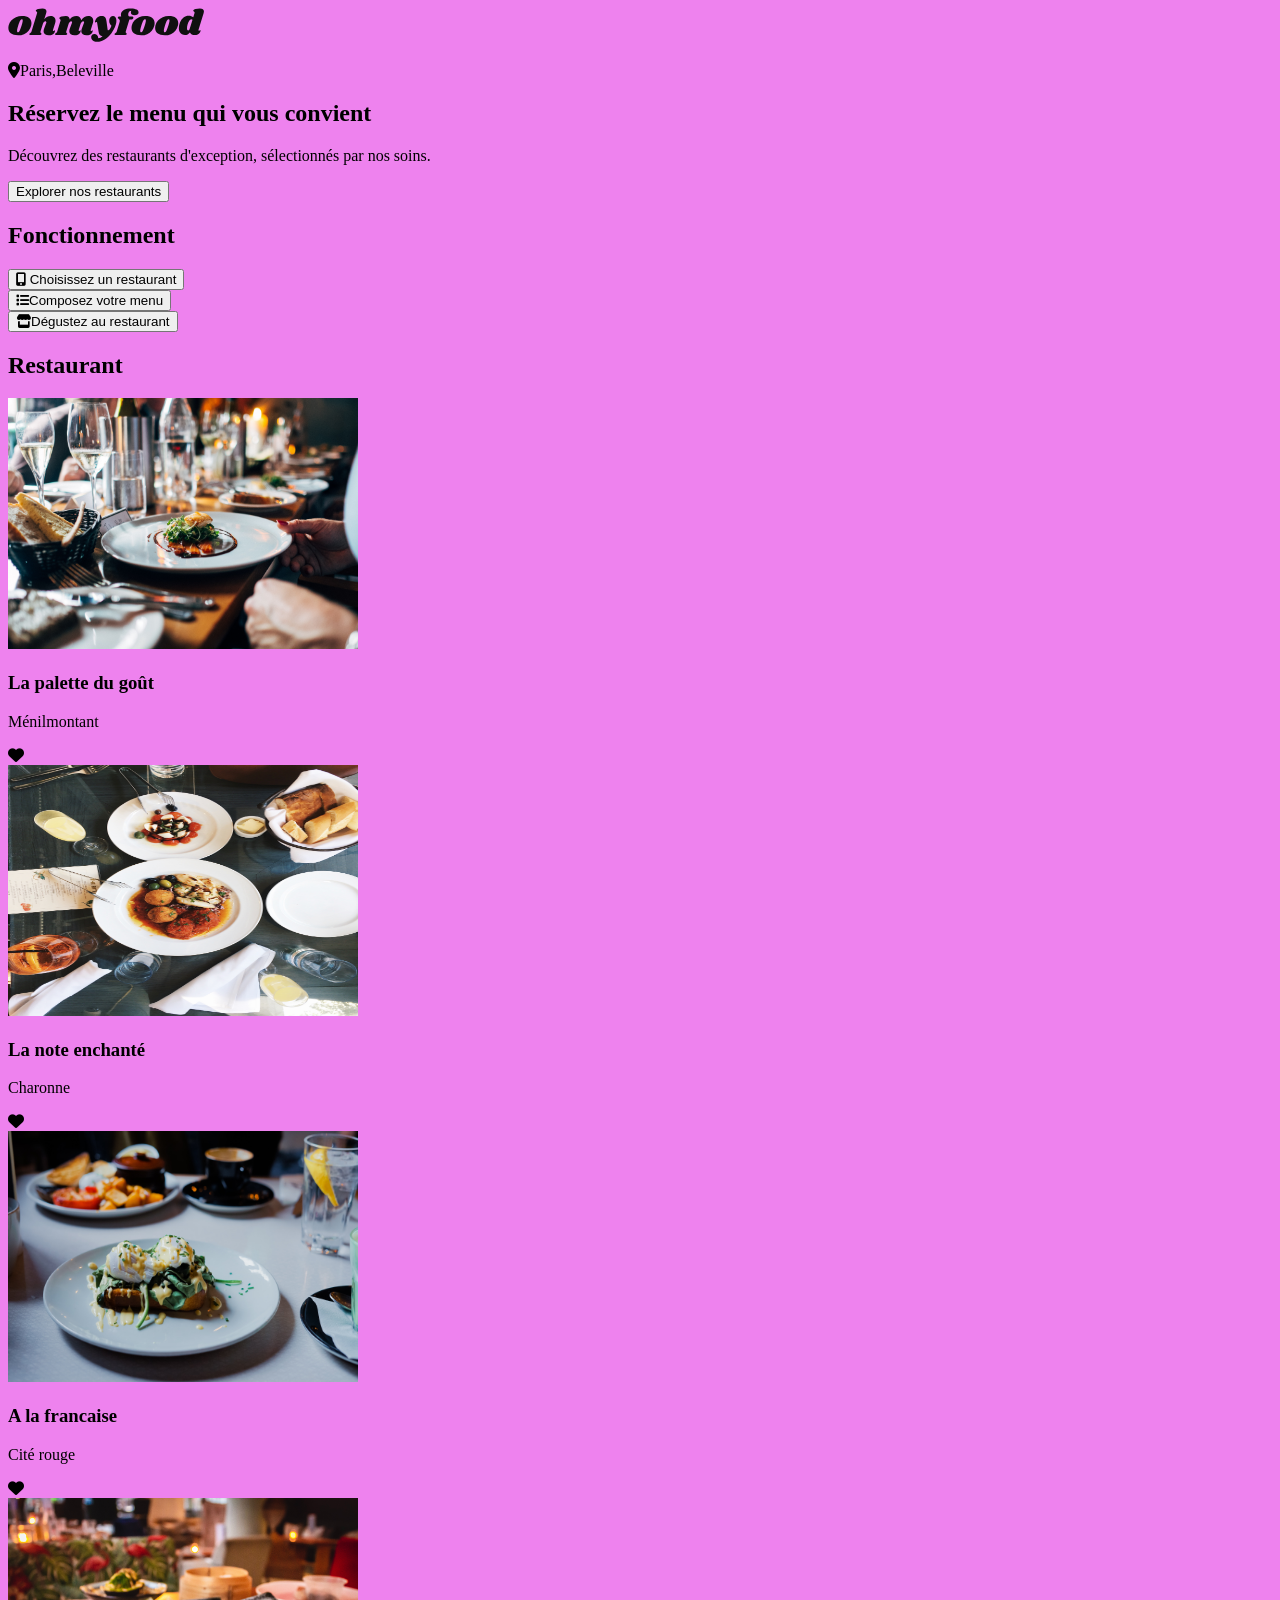
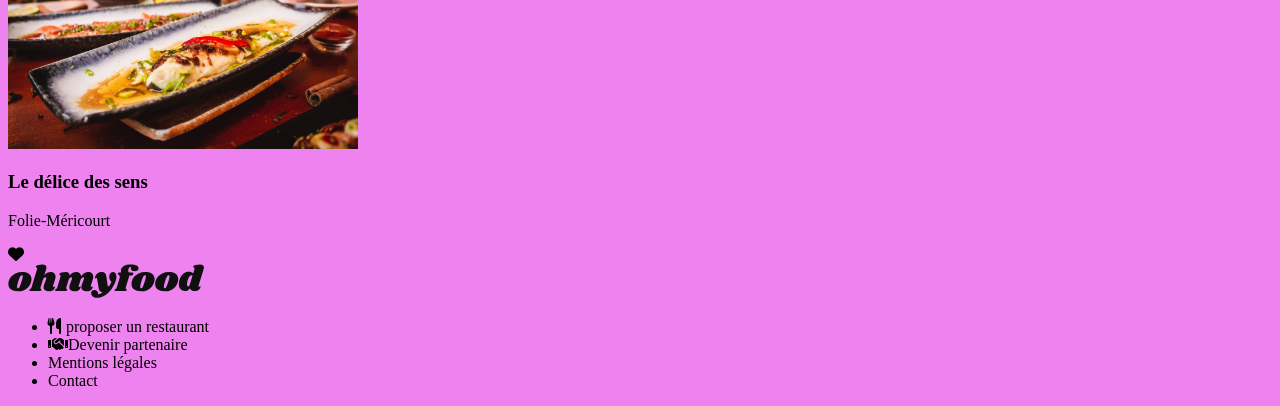
==== index.html @ 79542633 "Initial commit - structure du projet" ====
<!doctype html>
<html lang="fr">
  <head>
    <meta charset="UTF-8" />
    <meta name="viewport" content="width=device-width, initial-scale=1.0" />
    <title>Document</title>
    <link
      rel="stylesheet"
      href="https://cdnjs.cloudflare.com/ajax/libs/font-awesome/6.2.1/css/all.min.css"
      integrity="sha512-MV7K8+y+gLIBoVD59lQIYicR65iaqukzvf/nwasF0nqhPay5w/9lJmVM2hMDcnK1OnMGCdVK+iQrJ7lzPJQd1w=="
      crossorigin="anonymous"
      referrerpolicy="no-referrer"
    />
    <link rel="preconnect" href="https://fonts.googleapis.com" />
    <link rel="preconnect" href="https://fonts.gstatic.com" crossorigin />
    <link
      href="https://fonts.googleapis.com/css2?family=Roboto:ital,wght@0,100..900;1,100..900&display=swap"
      rel="stylesheet"
    />
    <link rel="stylesheet" href="assets/css/main.css" />
  </head>
  <body>
    <header>
      <img src="assets/images/logo/ohmyfood@2x.svg" alt="logo ohmyfood" />
      <p><i class="fa-solid fa-location-dot"></i>Paris,Beleville</p>
    </header>
    <section>
      <h1>Réservez le menu qui vous convient</h1>
      <p>Découvrez des restaurants d'exception, sélectionnés par nos soins.</p>
      <button>Explorer nos restaurants</button>
    </section>
    <section>
      <h2>Fonctionnement</h2>
      <div>
        <button>
          <i class="fa-solid fa-mobile-screen-button"></i> Choisissez un
          restaurant
        </button>
      </div>
      <div>
        <button><i class="fa-solid fa-list"></i>Composez votre menu</button>
      </div>
      <div>
        <button>
          <i class="fa-solid fa-store"> </i>Dégustez au restaurant
        </button>
      </div>
    </section>
    <section>
      <h2>Restaurant</h2>
      <article>
        <img
          src="assets/images/restaurants/jay-wennington-N_Y88TWmGwA-unsplash.jpg"
          alt=""
          width="350"
          height="251"
        />
        <h3>La palette du goût</h3>
        <p>Ménilmontant</p>
        <div><i class="fa-solid fa-heart"></i></div>
      </article>
      <article>
        <img
          src="assets/images/restaurants/stil-u2Lp8tXIcjw-unsplash.jpg"
          alt=""
          width="350"
          height="251"
        />
        <h3>La note enchanté</h3>
        <p>Charonne</p>
        <div><i class="fa-solid fa-heart"></i></div>
      </article>
      <article>
        <img
          src="assets/images/restaurants/toa-heftiba-DQKerTsQwi0-unsplash.jpg"
          alt=""
          width="350"
          height="251"
        />
        <h3>A la francaise</h3>
        <p>Cité rouge</p>
        <div><i class="fa-solid fa-heart"></i></div>
      </article>
      <article>
        <img
          src="assets/images/restaurants/louis-hansel-shotsoflouis-qNBGVyOCY8Q-unsplash.jpg"
          alt=""
          width="350"
          height="251"
        />
        <h3>Le délice des sens</h3>
        <p>Folie-Méricourt</p>
        <div><i class="fa-solid fa-heart"></i></div>
      </article>
    </section>
    <footer>
      <img src="assets/images/logo/ohmyfood@2x.svg" alt="" />
      <ul>
        <li><i class="fas fa-utensils"></i> proposer un restaurant</li>
        <li><i class="fas fa-handshake"></i>Devenir partenaire</li>
        <li>Mentions légales</li>
        <li>Contact</li>
      </ul>
    </footer>
  </body>
</html>
---- assets/css/main.css ----
body {
  background-color: violet;
}

/*# sourceMappingURL=main.css.map */
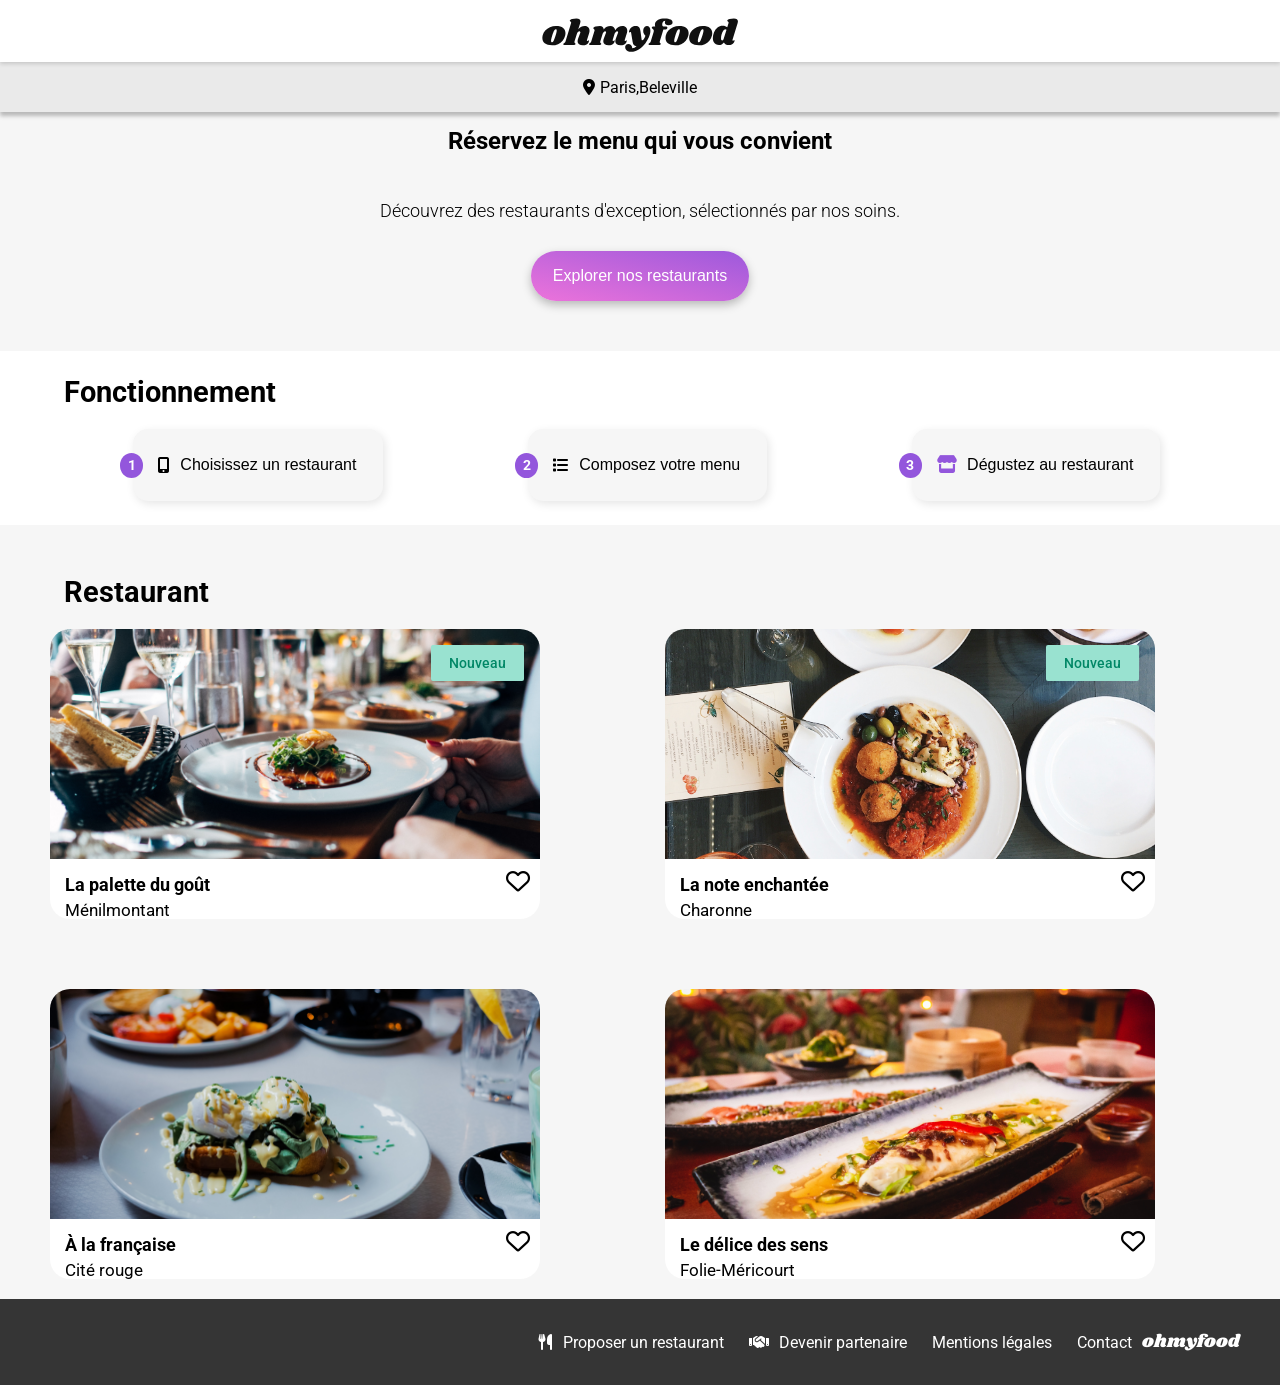
==== commit 6820269d: "mise à jour ohmyfood" ====
--- a/index.html
+++ b/index.html
@@ -3,7 +3,7 @@
   <head>
     <meta charset="UTF-8" />
     <meta name="viewport" content="width=device-width, initial-scale=1.0" />
-    <title>Document</title>
+    <title>ohmyfood</title>
     <link
       rel="stylesheet"
       href="https://cdnjs.cloudflare.com/ajax/libs/font-awesome/6.2.1/css/all.min.css"
@@ -14,93 +14,186 @@
     <link rel="preconnect" href="https://fonts.googleapis.com" />
     <link rel="preconnect" href="https://fonts.gstatic.com" crossorigin />
     <link
-      href="https://fonts.googleapis.com/css2?family=Roboto:ital,wght@0,100..900;1,100..900&display=swap"
+      href="https://fonts.googleapis.com/css2?family=Roboto:ital,wght@0,100..900;1,100..900&family=Shrikhand&display=swap"
       rel="stylesheet"
     />
     <link rel="stylesheet" href="assets/css/main.css" />
   </head>
   <body>
-    <header>
-      <img src="assets/images/logo/ohmyfood@2x.svg" alt="logo ohmyfood" />
-      <p><i class="fa-solid fa-location-dot"></i>Paris,Beleville</p>
+    <header class="home_header">
+      <div class="logo">
+        <img src="assets/images/logo/ohmyfood@2x.svg" alt="logo ohmyfood" />
+      </div>
+      <div class="location">
+        <i class="fa-solid fa-location-dot"></i>
+        <p>Paris,Beleville</p>
+      </div>
     </header>
-    <section>
-      <h1>Réservez le menu qui vous convient</h1>
-      <p>Découvrez des restaurants d'exception, sélectionnés par nos soins.</p>
-      <button>Explorer nos restaurants</button>
+    <section class="reservation">
+      <div class="titre">
+        <h1>Réservez le menu qui vous convient</h1>
+      </div>
+      <div class="selection">
+        <p>
+          Découvrez des restaurants d'exception, sélectionnés par nos soins.
+        </p>
+      </div>
+      <button class="bouton">Explorer nos restaurants</button>
     </section>
     <section>
-      <h2>Fonctionnement</h2>
-      <div>
-        <button>
-          <i class="fa-solid fa-mobile-screen-button"></i> Choisissez un
-          restaurant
-        </button>
-      </div>
-      <div>
-        <button><i class="fa-solid fa-list"></i>Composez votre menu</button>
-      </div>
-      <div>
-        <button>
-          <i class="fa-solid fa-store"> </i>Dégustez au restaurant
-        </button>
+      <h2 class="fonctionnement__titre">Fonctionnement</h2>
+      <div class="fonctionnement">
+        <div class="fonctionnement_circle_button">
+          <span class="circlenumber">1</span>
+          <button class="fonctionnement__button">
+            <span class="fonctionnement__button-text">
+              <i class="fa-solid fa-mobile-screen-button"></i> Choisissez un
+              restaurant
+            </span>
+          </button>
+        </div>
+        <div class="fonctionnement_circle_button">
+          <span class="circlenumber">2</span>
+          <button class="fonctionnement__button">
+            <span class="fonctionnement__button-text">
+              <i class="fa-solid fa-list"></i>Composez votre menu
+            </span>
+          </button>
+        </div>
+        <div class="fonctionnement_circle_button">
+          <span class="circlenumber">3</span>
+
+          <button class="fonctionnement__button">
+            <span class="fonctionnement__button-text">
+              <i class="fa-solid fa-store store"> </i>Dégustez au restaurant
+            </span>
+          </button>
+        </div>
       </div>
     </section>
-    <section>
-      <h2>Restaurant</h2>
-      <article>
-        <img
-          src="assets/images/restaurants/jay-wennington-N_Y88TWmGwA-unsplash.jpg"
-          alt=""
-          width="350"
-          height="251"
-        />
-        <h3>La palette du goût</h3>
-        <p>Ménilmontant</p>
-        <div><i class="fa-solid fa-heart"></i></div>
-      </article>
-      <article>
-        <img
-          src="assets/images/restaurants/stil-u2Lp8tXIcjw-unsplash.jpg"
-          alt=""
-          width="350"
-          height="251"
-        />
-        <h3>La note enchanté</h3>
-        <p>Charonne</p>
-        <div><i class="fa-solid fa-heart"></i></div>
-      </article>
-      <article>
-        <img
-          src="assets/images/restaurants/toa-heftiba-DQKerTsQwi0-unsplash.jpg"
-          alt=""
-          width="350"
-          height="251"
-        />
-        <h3>A la francaise</h3>
-        <p>Cité rouge</p>
-        <div><i class="fa-solid fa-heart"></i></div>
-      </article>
-      <article>
-        <img
-          src="assets/images/restaurants/louis-hansel-shotsoflouis-qNBGVyOCY8Q-unsplash.jpg"
-          alt=""
-          width="350"
-          height="251"
-        />
-        <h3>Le délice des sens</h3>
-        <p>Folie-Méricourt</p>
-        <div><i class="fa-solid fa-heart"></i></div>
-      </article>
+    <section class="container">
+      <h2 class="restaurant__titre">Restaurant</h2>
+      <div class="menu">
+        <article class="menu_cards">
+          <a href="restaurants/menu_1.html">
+            <div class="image_new">
+              <img
+                src="assets/images/restaurants/jay-wennington-N_Y88TWmGwA-unsplash.jpg"
+                alt="La palette du goût"
+              />
+              <span class="new">Nouveau</span>
+            </div>
+
+            <div class="description">
+              <div class="text">
+                <h3>La palette du goût</h3>
+                <p>Ménilmontant</p>
+              </div>
+
+              <label class="heart">
+                <input type="checkbox" />
+                <i class="fa-regular fa-heart heart-empty"></i>
+                <i class="fa-solid fa-heart heart-full"></i>
+              </label>
+            </div>
+          </a>
+        </article>
+
+        <article class="menu_cards">
+          <a href="restaurants/menu _3.html">
+            <div class="image_new">
+              <img
+                src="assets/images/restaurants/stil-u2Lp8tXIcjw-unsplash.jpg"
+                alt="La note enchantée"
+              />
+              <span class="new">Nouveau</span>
+            </div>
+
+            <div class="description">
+              <div class="text">
+                <h3>La note enchantée</h3>
+                <p>Charonne</p>
+              </div>
+
+              <label class="heart">
+                <input type="checkbox" />
+                <i class="fa-regular fa-heart heart-empty"></i>
+                <i class="fa-solid fa-heart heart-full"></i>
+              </label>
+            </div>
+          </a>
+        </article>
+
+        <article class="menu_cards">
+          <a href="restaurants/menu _4.html">
+            <div class="image_new">
+              <img
+                src="assets/images/restaurants/toa-heftiba-DQKerTsQwi0-unsplash.jpg"
+                alt="À la française"
+              />
+            </div>
+
+            <div class="description">
+              <div class="text">
+                <h3>À la française</h3>
+                <p>Cité rouge</p>
+              </div>
+
+              <label class="heart">
+                <input type="checkbox" />
+                <i class="fa-regular fa-heart heart-empty"></i>
+                <i class="fa-solid fa-heart heart-full"></i>
+              </label>
+            </div>
+          </a>
+        </article>
+
+        <article class="menu_cards">
+          <a href="restaurants/menu_2.html">
+            <div class="image_new">
+              <img
+                src="assets/images/restaurants/louis-hansel-shotsoflouis-qNBGVyOCY8Q-unsplash.jpg"
+                alt="Le délice des sens"
+              />
+            </div>
+
+            <div class="description">
+              <div class="text">
+                <h3>Le délice des sens</h3>
+                <p>Folie-Méricourt</p>
+              </div>
+
+              <label class="heart">
+                <input type="checkbox" />
+                <i class="fa-regular fa-heart heart-empty"></i>
+                <i class="fa-solid fa-heart heart-full"></i>
+              </label>
+            </div>
+          </a>
+        </article>
+      </div>
     </section>
-    <footer>
-      <img src="assets/images/logo/ohmyfood@2x.svg" alt="" />
-      <ul>
-        <li><i class="fas fa-utensils"></i> proposer un restaurant</li>
-        <li><i class="fas fa-handshake"></i>Devenir partenaire</li>
-        <li>Mentions légales</li>
-        <li>Contact</li>
-      </ul>
+    <footer class="home_footer">
+      <div class="home_aligne">
+        <p class="logo_footer">ohmyfood</p>
+        <ul>
+          <li>
+            <div class="footer_text">
+              <i class="fas fa-utensils"></i>
+              <span>Proposer un restaurant</span>
+            </div>
+          </li>
+
+          <li>
+            <div class="footer_text">
+              <i class="fas fa-handshake"></i><span> Devenir partenaire</span>
+            </div>
+          </li>
+
+          <li>Mentions légales</li>
+          <li>Contact</li>
+        </ul>
+      </div>
     </footer>
   </body>
 </html>
--- a/assets/css/main.css
+++ b/assets/css/main.css
@@ -1,5 +1,649 @@
+@charset "UTF-8";
+* {
+  box-sizing: border-box;
+}
+
 body {
-  background-color: violet;
+  margin: 0;
+  font-family: "Roboto", sans-serif;
+  background-color: white;
+  color: black;
+}
+
+img {
+  max-width: 100%;
+  display: block;
+}
+
+a {
+  color: inherit;
+  text-decoration: none;
+}
+
+.menu_header {
+  background-color: white;
+}
+
+.menu_logo {
+  display: flex;
+  align-items: center;
+  gap: 60px;
+  padding: 14px 17px;
+}
+
+.menu_logo i {
+  font-size: 20px;
+}
+
+.menu_logo img {
+  height: 30px;
+}
+
+.menu_image {
+  width: 100%;
+  height: 275px;
+  object-fit: cover;
+}
+
+.menu_menu {
+  position: relative;
+  margin-top: -50px;
+  background-color: #f6f6f6;
+  border-radius: 40px 40px 0 0;
+  padding: 32px 17px 40px;
+}
+
+.menu_titre_coeur {
+  display: flex;
+  align-items: center;
+  justify-content: space-between;
+  gap: 20px;
+  margin-bottom: 32px;
+}
+
+.menu_titre_coeur h1 {
+  margin: 0;
+  font-family: "Shrikhand", cursive;
+  font-size: 28px;
+  font-weight: 400;
+}
+
+.heart {
+  position: relative;
+  width: 24px;
+  height: 24px;
+  cursor: pointer;
+  display: inline-block;
+}
+
+.heart input {
+  display: none;
+}
+
+.heart i {
+  position: absolute;
+  top: 0;
+  left: 0;
+  font-size: 24px;
+}
+
+.heart-empty {
+  color: black;
+  opacity: 1;
+}
+
+.heart-full {
+  background: linear-gradient(193.33deg, #9356dc -11.44%, #ff79da 123.93%);
+  -webkit-background-clip: text;
+  -webkit-text-fill-color: transparent;
+  opacity: 0;
+  transform: scale(0);
+}
+
+.heart input:checked ~ .heart-empty {
+  opacity: 0;
+}
+
+.heart input:checked ~ .heart-full {
+  opacity: 1;
+  transform: scale(1);
+}
+
+.menu_entrée,
+.menu_plats,
+.menu_desserts {
+  display: flex;
+  flex-direction: column;
+  gap: 12px;
+  margin-bottom: 40px;
+}
+
+.menu_titre_surligne {
+  margin-bottom: 4px;
+}
+
+.menu_titre_surligne h2 {
+  margin: 0 0 6px 0;
+  font-size: 16px;
+  font-weight: 300;
+  text-transform: uppercase;
+}
+
+.ligne_verte {
+  width: 40px;
+  height: 3px;
+  background-color: #99e2d0;
+}
+
+.menu_carte {
+  display: flex;
+  justify-content: space-between;
+  align-items: stretch;
+  background-color: white;
+  border-radius: 15px;
+  box-shadow: 0 4px 15px 0 rgba(0, 0, 0, 0.1019607843);
+  overflow: hidden;
+  cursor: pointer;
+}
+
+.menu_carte_texte {
+  flex: 1;
+  padding: 15px;
+  min-width: 0;
+}
+
+.menu_carte h3 {
+  margin: 0 0 5px 0;
+  font-size: 18px;
+  font-weight: 500;
+  white-space: nowrap;
+  overflow: hidden;
+  text-overflow: ellipsis;
+}
+
+.menu_prix {
+  display: flex;
+  justify-content: space-between;
+  align-items: flex-end;
+  gap: 10px;
+}
+
+.menu_prix h4 {
+  margin: 0;
+  font-size: 15px;
+  font-weight: 300;
+  white-space: nowrap;
+  overflow: hidden;
+  text-overflow: ellipsis;
+}
+
+.menu_prix strong {
+  font-size: 15px;
+  flex-shrink: 0;
+  transition: transform 0.4s ease;
+}
+
+.menu_check {
+  width: 70px;
+  background-color: #99e2d0;
+  display: flex;
+  justify-content: center;
+  align-items: center;
+  margin-right: -70px;
+  transition: margin-right 0.4s ease;
+}
+
+.menu_check i {
+  color: white;
+  font-size: 20px;
+  transition: transform 0.4s ease;
+}
+
+.menu_carte:hover .menu_check {
+  margin-right: 0;
+}
+
+.menu_carte:hover .menu_prix strong {
+  transform: translateX(-10px);
+}
+
+.menu_commander {
+  display: flex;
+  justify-content: center;
+  margin-top: 10px;
+}
+
+.bouton {
+  width: 218px;
+  height: 50px;
+  border: none;
+  border-radius: 25px;
+  background: linear-gradient(193.33deg, #9356dc -11.44%, #ff79da 123.93%);
+  color: white;
+  font-size: 16px;
+  font-weight: 500;
+  box-shadow: 0 4px 10px 0 rgba(0, 0, 0, 0.2509803922);
+  transition:
+    opacity 0.4s,
+    transform 0.4s;
+}
+
+.bouton:hover {
+  opacity: 0.85;
+  cursor: pointer;
+  transform: scale(1.01);
+}
+
+.menu_footer {
+  background: #353535;
+  color: white;
+  padding: 22px 25px;
+}
+
+.logo_footer {
+  margin: 0 0 16px 0;
+  font-family: "Shrikhand", cursive;
+  font-size: 18px;
+  font-weight: 400;
+}
+
+.footer_links {
+  list-style: none;
+  margin: 0;
+  padding: 0;
+}
+
+.footer_links li {
+  margin-bottom: 8px;
+}
+
+.footer_text {
+  display: flex;
+  align-items: center;
+  gap: 10px;
+}
+
+@media (min-width: 768px) {
+  .menu_logo {
+    justify-content: center;
+    gap: 120px;
+  }
+  .menu_menu {
+    width: 80%;
+    max-width: 1055px;
+    margin: -50px auto 0;
+    padding: 40px 80px 50px;
+  }
+  .menu_titre_coeur {
+    justify-content: center;
+  }
+  .menu_entrée,
+  .menu_plats,
+  .menu_desserts {
+    max-width: 634px;
+    margin-left: auto;
+    margin-right: auto;
+    margin-bottom: 40px;
+  }
+  .menu_footer {
+    padding: 30px 40px;
+  }
+  .footer_container {
+    display: flex;
+    flex-direction: row-reverse;
+    gap: 10px;
+  }
+  .footer_links {
+    display: flex;
+    gap: 25px;
+    align-items: center;
+  }
+  .footer_links li {
+    margin-bottom: 0;
+  }
+}
+body {
+  margin: 0px;
+  font-family: "Roboto", sans-serif;
+}
+
+.home_header {
+  width: 100%;
+  height: auto;
+  display: flex;
+  justify-content: center;
+  align-items: center;
+  flex-direction: column;
+}
+.home_header .logo {
+  width: 100%;
+  background: white;
+  padding: 18px 0 10px;
+  position: relative;
+  z-index: 2;
+  display: flex;
+  justify-content: center;
+  align-items: center;
+  flex-direction: column;
+  box-shadow: 0px 2px 4px 0px rgba(0, 0, 0, 0.1490196078);
+}
+.home_header .location {
+  height: 50px;
+  width: 100%;
+  gap: 5px;
+  background-color: #eaeaea;
+  position: relative;
+  z-index: 1;
+  display: flex;
+  justify-content: center;
+  align-items: center;
+  flex-direction: row;
+  box-shadow: 0px 4px 4px 0px rgba(0, 0, 0, 0.2509803922);
+}
+
+.reservation {
+  background-color: #f6f6f6;
+  display: flex;
+  justify-content: center;
+  align-items: center;
+  flex-direction: column;
+}
+.reservation .titre {
+  font-size: 24px;
+  background-color: #f6f6f6;
+  display: flex;
+  justify-content: center;
+  width: 100%;
+}
+.reservation h1 {
+  font-weight: 700;
+  font-size: 24px;
+  width: 100%;
+  margin: 15px 70px;
+  text-align: center;
+}
+.reservation .selection {
+  width: 100%;
+  margin: 15px 70px;
+  text-align: center;
+}
+.reservation .selection p {
+  margin: 15px 30px;
+  text-align: center;
+  font-size: 18px;
+  font-weight: 300;
+}
+.reservation .bouton {
+  height: 50px;
+  width: 218px;
+  border-radius: 25px;
+  background: linear-gradient(193.33deg, #9356dc -11.44%, #ff79da 123.93%);
+  color: white;
+  font-size: 16px;
+  font-weight: 500;
+  box-shadow: 0px 4px 10px 0px rgba(0, 0, 0, 0.2509803922);
+  margin-bottom: 50px;
+  border: 0 solid #f6f6f6;
+  transition-property: opacity transform;
+  transition-duration: 0.4s;
+}
+.reservation .bouton:hover {
+  opacity: 70%;
+  cursor: pointer;
+  transform: scale(1.01);
+}
+
+/* Style général de la section */
+.fonctionnement {
+  display: flex;
+  flex-direction: column;
+  gap: 20px;
+  width: 90%;
+  max-width: 600px;
+  margin: 0 auto;
+}
+
+.fonctionnement_circle_button {
+  display: flex;
+  align-items: center;
+}
+
+/* Titre de la section */
+.fonctionnement__titre {
+  font-size: 1.8em;
+  font-weight: 700;
+  margin-bottom: 20px;
+  text-align: left;
+  margin-left: 5%;
+}
+
+/* Conteneur du numéro rond (1, 2, 3) */
+.circlenumber {
+  display: inline-flex;
+  align-items: center;
+  justify-content: center;
+  background-color: #9356dc; /* Violet principal */
+  color: white;
+  border-radius: 50%; /* Rend le fond circulaire */
+  width: 25px;
+  height: 25px;
+  font-weight: bold;
+  margin-right: 10px;
+  font-size: 14px;
+  z-index: 2;
+}
+
+/* Style du bouton principal de chaque étape */
+.fonctionnement__button {
+  background-color: #f6f6f6; /* Gris clair pour rappeler la maquette */
+  border: none;
+  border-radius: 15px;
+  padding: 15px 25px;
+  width: 100%;
+  box-shadow: 2px 3px 10px rgba(0, 0, 0, 0.1); /* Ombre douce */
+  display: flex;
+  align-items: center;
+  height: 72.4px;
+  margin-left: -20px;
+}
+
+/* Contenu texte + icône à l'intérieur du bouton */
+.fonctionnement__button-text {
+  display: flex;
+  align-items: center;
+  gap: 10px; /* Espace entre icône et texte */
+  font-size: 16px;
+  font-weight: 500;
+}
+
+/* Icônes Font Awesome */
+.store {
+  color: #9356dc; /* Violet cohérent avec la marque */
+  font-size: 18px;
+}
+
+.container {
+  background-color: #f6f6f6;
+}
+.container .menu {
+  display: flex;
+  justify-content: center;
+  align-items: center;
+  flex-direction: column;
+}
+.container .restaurant__titre {
+  font-size: 1.8em;
+  font-weight: 700;
+  margin-bottom: 20px;
+  text-align: left;
+  margin-left: 5%;
+  padding-top: 50px;
+}
+.container .menu_cards {
+  background: white;
+  border-radius: 20px 20px 20px 20px;
+  margin-bottom: 20px;
+  width: 100%;
+  max-width: 350px;
+}
+.container .menu_cards img {
+  width: 100%;
+  height: 230px;
+  object-fit: cover;
+  border-radius: 20px 20px 0 0;
+}
+.container .description {
+  display: flex;
+  flex-direction: row;
+  justify-content: space-between;
+  margin: 10px 10px;
+}
+.container .image_new {
+  display: flex;
+  position: relative;
+}
+.container .new {
+  position: absolute;
+  color: #008766;
+  top: 16px;
+  right: 16px;
+  background: #99e2d0;
+  border-radius: 2px;
+  padding: 10px 18px;
+  font-size: 14px;
+  font-weight: 500;
+}
+.container .heart {
+  position: relative;
+  width: 24px;
+  height: 24px;
+  cursor: pointer;
+  display: inline-block;
+}
+.container {
+  /* on cache la checkbox */
+}
+.container .heart input {
+  display: none;
+}
+.container {
+  /* positionner les deux coeurs au même endroit */
+}
+.container .heart i {
+  position: absolute;
+  top: 0;
+  left: 0;
+  font-size: 24px;
+}
+.container {
+  /* coeur vide */
+}
+.container .heart-empty {
+  color: black;
+}
+.container {
+  /* coeur plein */
+}
+.container .heart-full {
+  background: linear-gradient(193.33deg, #9356dc -11.44%, #ff79da 123.93%);
+  -webkit-background-clip: text;
+  color: transparent;
+  opacity: 0;
+  transform: scale(0);
+}
+.container {
+  /* quand on clique */
+}
+.container .heart input:checked ~ .heart-full {
+  opacity: 1;
+  transform: scale(1);
+}
+.container .text h3 {
+  font-size: 18px;
+  font-weight: 700;
+  margin: 5px 5px;
+}
+.container .text p {
+  margin: 5px 5px;
+  font-size: 17px;
+}
+
+.home_footer {
+  background: #353535;
+  color: white;
+  padding: 22px 25px;
+}
+
+.logo_footer {
+  margin: 0 0 16px 0;
+  font-family: "Shrikhand", cursive;
+  font-size: 18px;
+  font-weight: 400;
+}
+
+.home_footer ul {
+  list-style: none;
+  margin: 0;
+  padding: 0;
+}
+
+.home_footer li {
+  margin-bottom: 8px;
+}
+
+.footer_text {
+  display: flex;
+  align-items: center;
+  gap: 10px;
+}
+
+/****** Media queries ***********/
+/* Medium devices (tablets, less/equal than 1024px) */
+@media (min-width: 760px) {
+  .fonctionnement {
+    display: flex;
+    flex-direction: row;
+    gap: 20px;
+    width: 90%;
+    max-width: 1400px;
+    justify-content: space-around;
+  }
+  .container .menu {
+    display: grid;
+    grid-template-columns: repeat(2, 1fr);
+    margin: 0px 50px;
+    gap: 50px;
+  }
+  .container .menu_cards {
+    background: white;
+    border-radius: 20px 20px 20px 20px;
+    margin-bottom: 20px;
+    width: 100%;
+    max-width: 490px;
+    max-height: 290px;
+  }
+  .home_footer {
+    padding: 30px 40px;
+  }
+  .home_aligne {
+    display: flex;
+    flex-direction: row-reverse;
+    gap: 10px;
+  }
+  .home_footer ul {
+    display: flex;
+    gap: 25px;
+    align-items: center;
+  }
+  .home_footer li {
+    margin-bottom: 0;
+  }
+  .logo_footer {
+    margin: 0;
+    font-family: "Shrikhand", cursive;
+    font-size: 18px;
+    font-weight: 400;
+  }
 }
 
 /*# sourceMappingURL=main.css.map */
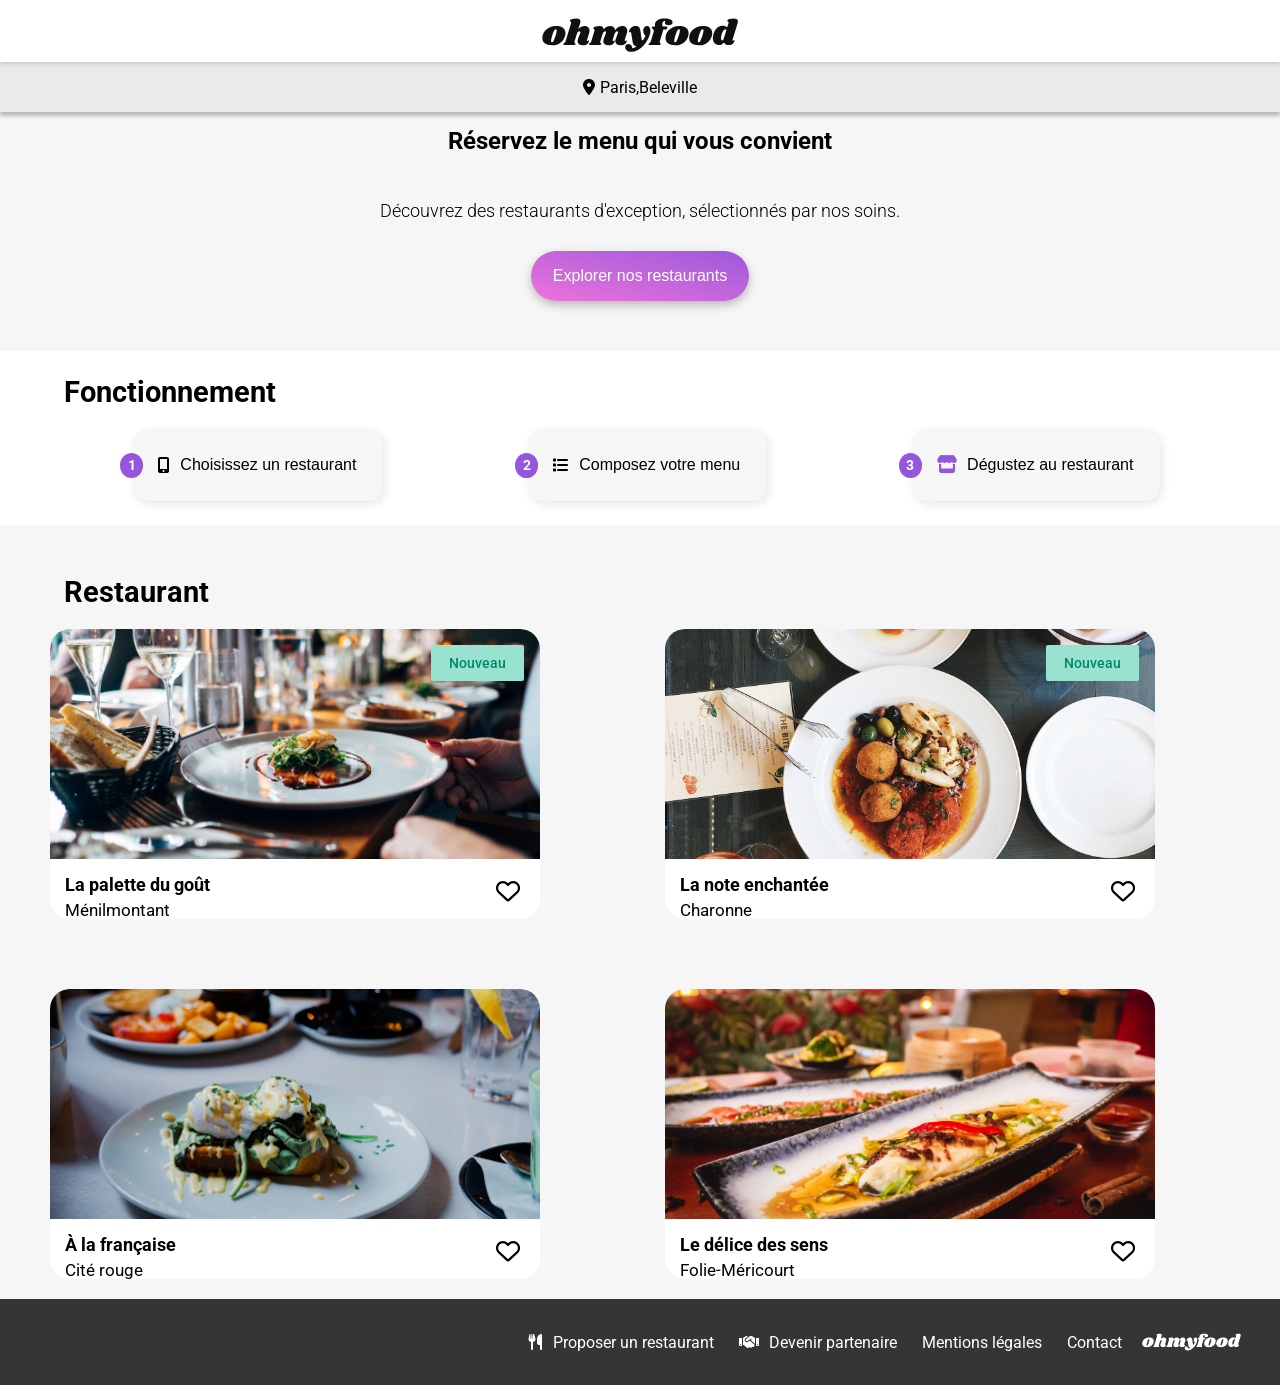
==== commit b9ac3d43: "correction html titre" ====
--- a/index.html
+++ b/index.html
@@ -75,101 +75,109 @@
       <h2 class="restaurant__titre">Restaurant</h2>
       <div class="menu">
         <article class="menu_cards">
-          <a href="restaurants/menu_1.html">
-            <div class="image_new">
-              <img
-                src="assets/images/restaurants/jay-wennington-N_Y88TWmGwA-unsplash.jpg"
-                alt="La palette du goût"
-              />
-              <span class="new">Nouveau</span>
-            </div>
-
-            <div class="description">
-              <div class="text">
-                <h3>La palette du goût</h3>
-                <p>Ménilmontant</p>
-              </div>
-
-              <label class="heart">
-                <input type="checkbox" />
-                <i class="fa-regular fa-heart heart-empty"></i>
-                <i class="fa-solid fa-heart heart-full"></i>
-              </label>
-            </div>
-          </a>
-        </article>
-
-        <article class="menu_cards">
-          <a href="restaurants/menu _3.html">
-            <div class="image_new">
-              <img
-                src="assets/images/restaurants/stil-u2Lp8tXIcjw-unsplash.jpg"
-                alt="La note enchantée"
-              />
-              <span class="new">Nouveau</span>
-            </div>
-
-            <div class="description">
-              <div class="text">
-                <h3>La note enchantée</h3>
-                <p>Charonne</p>
-              </div>
-
-              <label class="heart">
-                <input type="checkbox" />
-                <i class="fa-regular fa-heart heart-empty"></i>
-                <i class="fa-solid fa-heart heart-full"></i>
-              </label>
-            </div>
-          </a>
-        </article>
-
-        <article class="menu_cards">
-          <a href="restaurants/menu _4.html">
-            <div class="image_new">
-              <img
-                src="assets/images/restaurants/toa-heftiba-DQKerTsQwi0-unsplash.jpg"
-                alt="À la française"
-              />
-            </div>
-
-            <div class="description">
-              <div class="text">
-                <h3>À la française</h3>
-                <p>Cité rouge</p>
-              </div>
-
-              <label class="heart">
-                <input type="checkbox" />
-                <i class="fa-regular fa-heart heart-empty"></i>
-                <i class="fa-solid fa-heart heart-full"></i>
-              </label>
-            </div>
-          </a>
-        </article>
-
-        <article class="menu_cards">
-          <a href="restaurants/menu_2.html">
-            <div class="image_new">
-              <img
-                src="assets/images/restaurants/louis-hansel-shotsoflouis-qNBGVyOCY8Q-unsplash.jpg"
-                alt="Le délice des sens"
-              />
-            </div>
-
-            <div class="description">
-              <div class="text">
-                <h3>Le délice des sens</h3>
-                <p>Folie-Méricourt</p>
-              </div>
-
-              <label class="heart">
-                <input type="checkbox" />
-                <i class="fa-regular fa-heart heart-empty"></i>
-                <i class="fa-solid fa-heart heart-full"></i>
-              </label>
-            </div>
-          </a>
+          <div class="card-content">
+            <a href="restaurants/menu_1.html" class="card-link">
+              <div class="image_new">
+                <img
+                  src="assets/images/restaurants/jay-wennington-N_Y88TWmGwA-unsplash.jpg"
+                  alt="La palette du goût"
+                />
+                <span class="new">Nouveau</span>
+              </div>
+
+              <div class="description">
+                <div class="text">
+                  <h3>La palette du goût</h3>
+                  <p>Ménilmontant</p>
+                </div>
+              </div>
+            </a>
+
+            <label class="heart">
+              <input type="checkbox" />
+              <i class="fa-regular fa-heart heart-empty"></i>
+              <i class="fa-solid fa-heart heart-full"></i>
+            </label>
+          </div>
+        </article>
+
+        <article class="menu_cards">
+          <div class="card-content">
+            <a href="restaurants/menu_3.html" class="card-link">
+              <div class="image_new">
+                <img
+                  src="assets/images/restaurants/stil-u2Lp8tXIcjw-unsplash.jpg"
+                  alt="La note enchantée"
+                />
+                <span class="new">Nouveau</span>
+              </div>
+
+              <div class="description">
+                <div class="text">
+                  <h3>La note enchantée</h3>
+                  <p>Charonne</p>
+                </div>
+              </div>
+            </a>
+
+            <label class="heart">
+              <input type="checkbox" />
+              <i class="fa-regular fa-heart heart-empty"></i>
+              <i class="fa-solid fa-heart heart-full"></i>
+            </label>
+          </div>
+        </article>
+
+        <article class="menu_cards">
+          <div class="card-content">
+            <a href="restaurants/menu_4.html" class="card-link">
+              <div class="image_new">
+                <img
+                  src="assets/images/restaurants/toa-heftiba-DQKerTsQwi0-unsplash.jpg"
+                  alt="À la française"
+                />
+              </div>
+
+              <div class="description">
+                <div class="text">
+                  <h3>À la française</h3>
+                  <p>Cité rouge</p>
+                </div>
+              </div>
+            </a>
+
+            <label class="heart">
+              <input type="checkbox" />
+              <i class="fa-regular fa-heart heart-empty"></i>
+              <i class="fa-solid fa-heart heart-full"></i>
+            </label>
+          </div>
+        </article>
+
+        <article class="menu_cards">
+          <div class="card-content">
+            <a href="restaurants/menu_2.html" class="card-link">
+              <div class="image_new">
+                <img
+                  src="assets/images/restaurants/louis-hansel-shotsoflouis-qNBGVyOCY8Q-unsplash.jpg"
+                  alt="Le délice des sens"
+                />
+              </div>
+
+              <div class="description">
+                <div class="text">
+                  <h3>Le délice des sens</h3>
+                  <p>Folie-Méricourt</p>
+                </div>
+              </div>
+            </a>
+
+            <label class="heart">
+              <input type="checkbox" />
+              <i class="fa-regular fa-heart heart-empty"></i>
+              <i class="fa-solid fa-heart heart-full"></i>
+            </label>
+          </div>
         </article>
       </div>
     </section>
--- a/assets/css/main.css
+++ b/assets/css/main.css
@@ -223,9 +223,7 @@
   font-size: 16px;
   font-weight: 500;
   box-shadow: 0 4px 10px 0 rgba(0, 0, 0, 0.2509803922);
-  transition:
-    opacity 0.4s,
-    transform 0.4s;
+  transition: opacity 0.4s, transform 0.4s;
 }
 
 .bouton:hover {
@@ -485,6 +483,7 @@
   margin-bottom: 20px;
   width: 100%;
   max-width: 350px;
+  position: relative;
 }
 .container .menu_cards img {
   width: 100%;
@@ -514,11 +513,13 @@
   font-weight: 500;
 }
 .container .heart {
-  position: relative;
+  position: absolute;
   width: 24px;
   height: 24px;
   cursor: pointer;
   display: inline-block;
+  right: 20px;
+  top: 250px;
 }
 .container {
   /* on cache la checkbox */
@@ -628,7 +629,7 @@
   .home_aligne {
     display: flex;
     flex-direction: row-reverse;
-    gap: 10px;
+    gap: 20px;
   }
   .home_footer ul {
     display: flex;
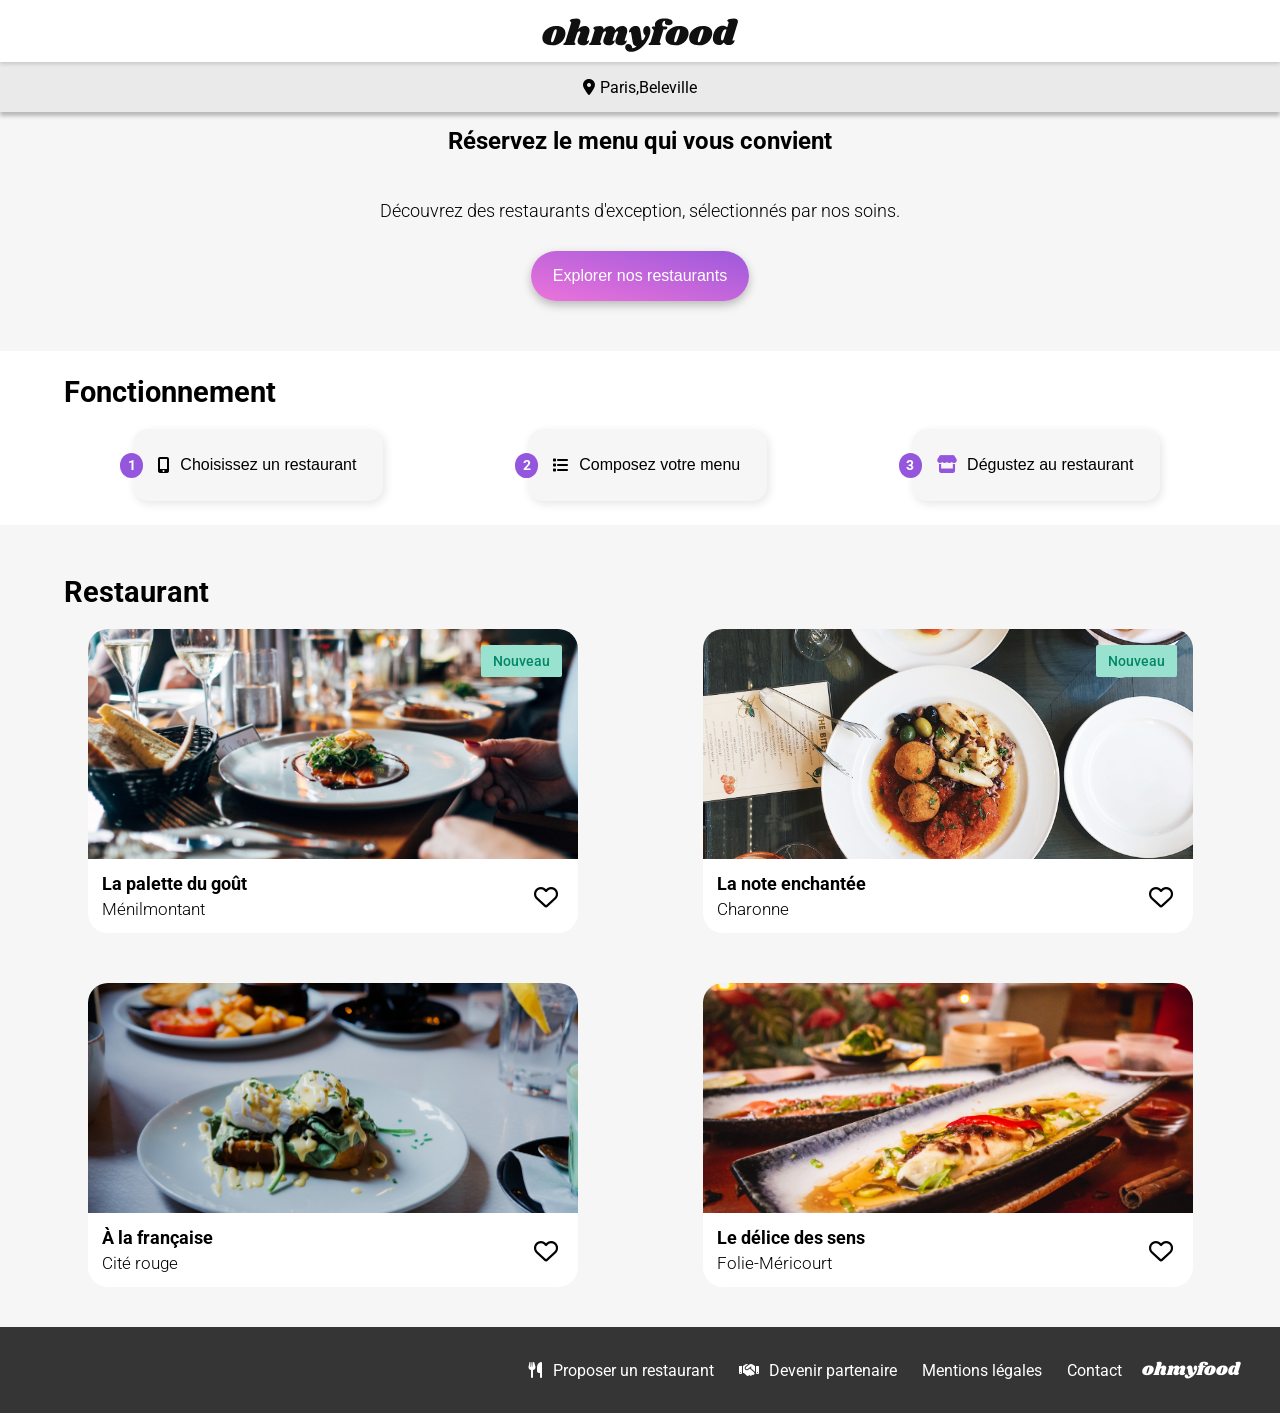
==== commit 76b6b394: "ajout fichier footer" ====
--- a/index.html
+++ b/index.html
@@ -181,8 +181,8 @@
         </article>
       </div>
     </section>
-    <footer class="home_footer">
-      <div class="home_aligne">
+    <footer class="container_footer">
+      <div class="footer_aligne">
         <p class="logo_footer">ohmyfood</p>
         <ul>
           <li>
--- a/assets/css/main.css
+++ b/assets/css/main.css
@@ -232,39 +232,11 @@
   transform: scale(1.01);
 }
 
-.menu_footer {
-  background: #353535;
-  color: white;
-  padding: 22px 25px;
-}
-
-.logo_footer {
-  margin: 0 0 16px 0;
-  font-family: "Shrikhand", cursive;
-  font-size: 18px;
-  font-weight: 400;
-}
-
-.footer_links {
-  list-style: none;
-  margin: 0;
-  padding: 0;
-}
-
-.footer_links li {
-  margin-bottom: 8px;
-}
-
-.footer_text {
-  display: flex;
-  align-items: center;
-  gap: 10px;
-}
-
 @media (min-width: 768px) {
   .menu_logo {
-    justify-content: center;
-    gap: 120px;
+    justify-content: start;
+    gap: 380px;
+    margin-left: 30px;
   }
   .menu_menu {
     width: 80%;
@@ -283,25 +255,9 @@
     margin-right: auto;
     margin-bottom: 40px;
   }
-  .menu_footer {
-    padding: 30px 40px;
-  }
-  .footer_container {
-    display: flex;
-    flex-direction: row-reverse;
-    gap: 10px;
-  }
-  .footer_links {
-    display: flex;
-    gap: 25px;
-    align-items: center;
-  }
-  .footer_links li {
-    margin-bottom: 0;
-  }
 }
 body {
-  margin: 0px;
+  margin: 0;
   font-family: "Roboto", sans-serif;
 }
 
@@ -381,17 +337,15 @@
   font-weight: 500;
   box-shadow: 0px 4px 10px 0px rgba(0, 0, 0, 0.2509803922);
   margin-bottom: 50px;
-  border: 0 solid #f6f6f6;
-  transition-property: opacity transform;
-  transition-duration: 0.4s;
+  border: 0;
+  transition: opacity 0.4s, transform 0.4s;
 }
 .reservation .bouton:hover {
-  opacity: 70%;
+  opacity: 0.7;
   cursor: pointer;
   transform: scale(1.01);
 }
 
-/* Style général de la section */
 .fonctionnement {
   display: flex;
   flex-direction: column;
@@ -406,7 +360,6 @@
   align-items: center;
 }
 
-/* Titre de la section */
 .fonctionnement__titre {
   font-size: 1.8em;
   font-weight: 700;
@@ -415,14 +368,13 @@
   margin-left: 5%;
 }
 
-/* Conteneur du numéro rond (1, 2, 3) */
 .circlenumber {
   display: inline-flex;
   align-items: center;
   justify-content: center;
-  background-color: #9356dc; /* Violet principal */
+  background-color: #9356dc;
   color: white;
-  border-radius: 50%; /* Rend le fond circulaire */
+  border-radius: 50%;
   width: 25px;
   height: 25px;
   font-weight: bold;
@@ -431,43 +383,35 @@
   z-index: 2;
 }
 
-/* Style du bouton principal de chaque étape */
 .fonctionnement__button {
-  background-color: #f6f6f6; /* Gris clair pour rappeler la maquette */
+  background-color: #f6f6f6;
   border: none;
   border-radius: 15px;
   padding: 15px 25px;
   width: 100%;
-  box-shadow: 2px 3px 10px rgba(0, 0, 0, 0.1); /* Ombre douce */
+  box-shadow: 2px 3px 10px rgba(0, 0, 0, 0.1);
   display: flex;
   align-items: center;
   height: 72.4px;
   margin-left: -20px;
 }
 
-/* Contenu texte + icône à l'intérieur du bouton */
 .fonctionnement__button-text {
   display: flex;
   align-items: center;
-  gap: 10px; /* Espace entre icône et texte */
+  gap: 10px;
   font-size: 16px;
   font-weight: 500;
 }
 
-/* Icônes Font Awesome */
 .store {
-  color: #9356dc; /* Violet cohérent avec la marque */
+  color: #9356dc;
   font-size: 18px;
 }
 
 .container {
   background-color: #f6f6f6;
-}
-.container .menu {
-  display: flex;
-  justify-content: center;
-  align-items: center;
-  flex-direction: column;
+  padding-bottom: 40px;
 }
 .container .restaurant__titre {
   font-size: 1.8em;
@@ -477,99 +421,116 @@
   margin-left: 5%;
   padding-top: 50px;
 }
+.container .menu {
+  display: flex;
+  flex-direction: column;
+  align-items: center;
+  gap: 20px;
+}
 .container .menu_cards {
+  position: relative;
+  width: 100%;
+  max-width: 350px;
   background: white;
-  border-radius: 20px 20px 20px 20px;
-  margin-bottom: 20px;
-  width: 100%;
-  max-width: 350px;
+  border-radius: 20px;
+  overflow: hidden;
+}
+.container .card-link {
+  display: block;
+  text-decoration: none;
+  color: inherit;
+}
+.container .image_new {
   position: relative;
 }
 .container .menu_cards img {
+  display: block;
   width: 100%;
   height: 230px;
   object-fit: cover;
-  border-radius: 20px 20px 0 0;
-}
-.container .description {
-  display: flex;
-  flex-direction: row;
-  justify-content: space-between;
-  margin: 10px 10px;
-}
-.container .image_new {
-  display: flex;
-  position: relative;
 }
 .container .new {
   position: absolute;
-  color: #008766;
   top: 16px;
   right: 16px;
+  color: #008766;
   background: #99e2d0;
   border-radius: 2px;
-  padding: 10px 18px;
+  padding: 8px 12px;
   font-size: 14px;
   font-weight: 500;
 }
+.container .description {
+  padding: 14px 50px 14px 14px;
+}
+.container .text h3 {
+  font-size: 18px;
+  font-weight: 700;
+  margin: 0 0 5px 0;
+}
+.container .text p {
+  margin: 0;
+  font-size: 17px;
+  font-weight: 300;
+}
 .container .heart {
   position: absolute;
+  right: 20px;
+  bottom: 24px;
   width: 24px;
   height: 24px;
   cursor: pointer;
-  display: inline-block;
-  right: 20px;
-  top: 250px;
-}
-.container {
-  /* on cache la checkbox */
 }
 .container .heart input {
   display: none;
-}
-.container {
-  /* positionner les deux coeurs au même endroit */
 }
 .container .heart i {
   position: absolute;
   top: 0;
   left: 0;
   font-size: 24px;
-}
-.container {
-  /* coeur vide */
+  transition: opacity 0.3s ease, transform 0.3s ease;
 }
 .container .heart-empty {
   color: black;
-}
-.container {
-  /* coeur plein */
+  opacity: 1;
 }
 .container .heart-full {
   background: linear-gradient(193.33deg, #9356dc -11.44%, #ff79da 123.93%);
   -webkit-background-clip: text;
   color: transparent;
   opacity: 0;
-  transform: scale(0);
-}
-.container {
-  /* quand on clique */
+  transform: scale(0.8);
+}
+.container .heart input:checked ~ .heart-empty {
+  opacity: 0;
 }
 .container .heart input:checked ~ .heart-full {
   opacity: 1;
   transform: scale(1);
 }
-.container .text h3 {
-  font-size: 18px;
-  font-weight: 700;
-  margin: 5px 5px;
-}
-.container .text p {
-  margin: 5px 5px;
-  font-size: 17px;
-}
-
-.home_footer {
+
+@media (min-width: 760px) {
+  .fonctionnement {
+    flex-direction: row;
+    gap: 20px;
+    width: 90%;
+    max-width: 1400px;
+    justify-content: space-around;
+  }
+  .container .menu {
+    display: grid;
+    grid-template-columns: repeat(2, 1fr);
+    gap: 50px;
+    margin: 0 50px;
+    justify-items: center;
+  }
+  .container .menu_cards {
+    max-width: 490px;
+    width: 100%;
+  }
+}
+.container_footer {
   background: #353535;
   color: white;
   padding: 22px 25px;
@@ -582,13 +543,13 @@
   font-weight: 400;
 }
 
-.home_footer ul {
+.container_footer ul {
   list-style: none;
   margin: 0;
   padding: 0;
 }
 
-.home_footer li {
+.container_footer li {
   margin-bottom: 8px;
 }
 
@@ -598,45 +559,21 @@
   gap: 10px;
 }
 
-/****** Media queries ***********/
-/* Medium devices (tablets, less/equal than 1024px) */
 @media (min-width: 760px) {
-  .fonctionnement {
-    display: flex;
-    flex-direction: row;
-    gap: 20px;
-    width: 90%;
-    max-width: 1400px;
-    justify-content: space-around;
-  }
-  .container .menu {
-    display: grid;
-    grid-template-columns: repeat(2, 1fr);
-    margin: 0px 50px;
-    gap: 50px;
-  }
-  .container .menu_cards {
-    background: white;
-    border-radius: 20px 20px 20px 20px;
-    margin-bottom: 20px;
-    width: 100%;
-    max-width: 490px;
-    max-height: 290px;
-  }
-  .home_footer {
+  .container_footer {
     padding: 30px 40px;
   }
-  .home_aligne {
+  .footer_aligne {
     display: flex;
     flex-direction: row-reverse;
     gap: 20px;
   }
-  .home_footer ul {
+  .container_footer ul {
     display: flex;
     gap: 25px;
     align-items: center;
   }
-  .home_footer li {
+  .container_footer li {
     margin-bottom: 0;
   }
   .logo_footer {
